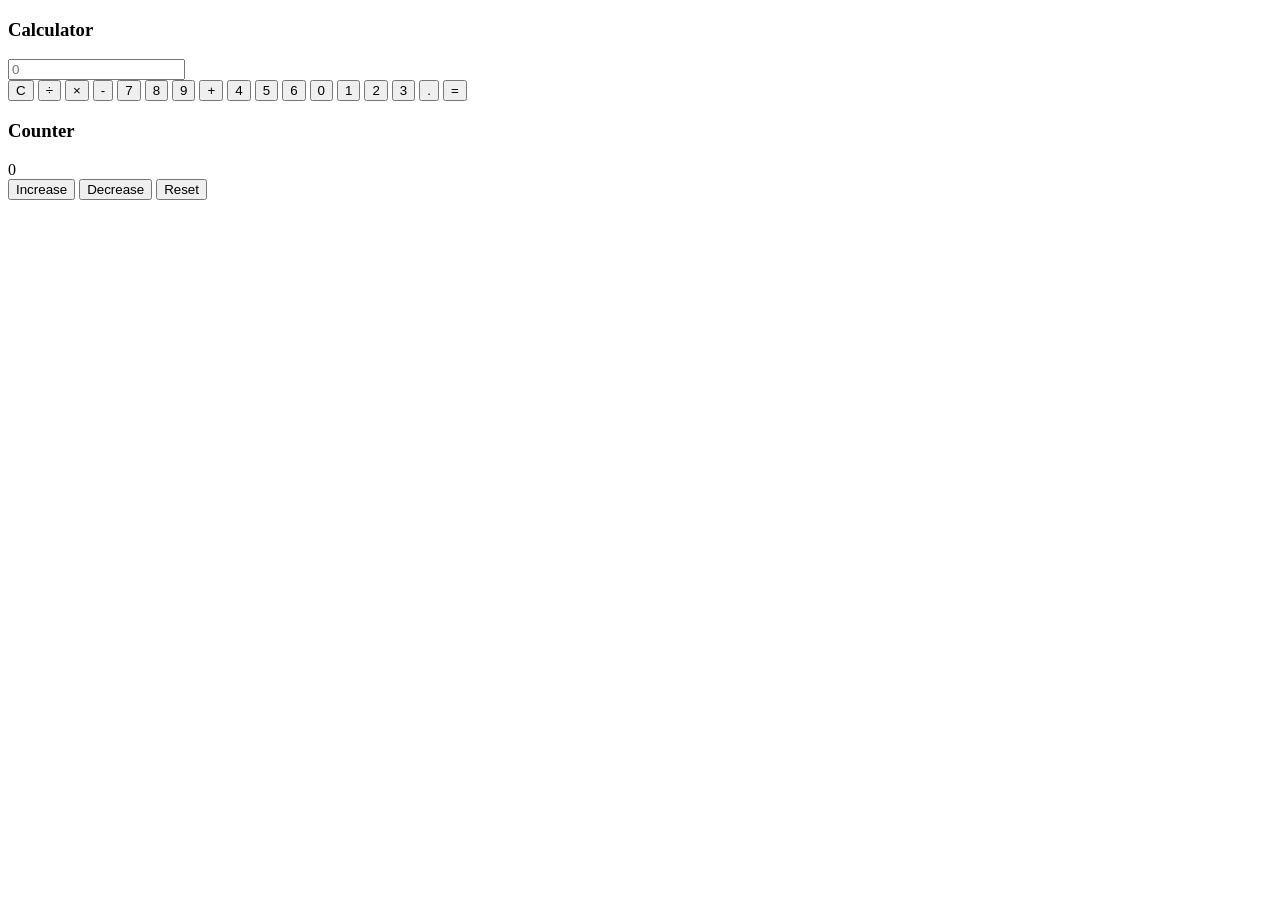
==== index.html/index.html @ 4f692be8 "Add files via upload" ====
<!DOCTYPE html>
<html lang="en">
<head>
    <meta charset="UTF-8">
    <meta name="viewport" content="width=device-width, initial-scale=1.0">
    <title>Shashi Das - Calc & Counter</title>
    <link rel="stylesheet" href="style.css">
</head>
<body>

    <div class="main-container">
        
        <div class="card-box">
            <h3>Calculator</h3>
            <input type="text" id="calc-screen" readonly placeholder="0">
            <div class="calc-grid">
                <button class="btn btn-clear" onclick="clearScreen()">C</button>
                <button class="btn btn-op" onclick="pressKey('/')">÷</button>
                <button class="btn btn-op" onclick="pressKey('*')">×</button>
                <button class="btn btn-op" onclick="pressKey('-')">-</button>

                <button class="btn btn-num" onclick="pressKey('7')">7</button>
                <button class="btn btn-num" onclick="pressKey('8')">8</button>
                <button class="btn btn-num" onclick="pressKey('9')">9</button>
                <button class="btn btn-op" onclick="pressKey('+')">+</button>

                <button class="btn btn-num" onclick="pressKey('4')">4</button>
                <button class="btn btn-num" onclick="pressKey('5')">5</button>
                <button class="btn btn-num" onclick="pressKey('6')">6</button>
                <button class="btn btn-num" onclick="pressKey('0')">0</button>

                <button class="btn btn-num" onclick="pressKey('1')">1</button>
                <button class="btn btn-num" onclick="pressKey('2')">2</button>
                <button class="btn btn-num" onclick="pressKey('3')">3</button>
                <button class="btn btn-num" onclick="pressKey('.')">.</button>

                <button class="btn btn-equal" onclick="executeCalc()">=</button>
            </div>
        </div>

        <div class="card-box">
            <h3>Counter</h3>
            <div id="counter-display">0</div>
            <div class="counter-actions">
                <button class="btn-count btn-green" onclick="updateCounter(1)">Increase</button>
                <button class="btn-count btn-yellow" onclick="updateCounter(-1)">Decrease</button>
                <button class="btn-count btn-red" onclick="resetCounter()">Reset</button>
            </div>
        </div>

    </div>

    <script src="script.js"></script>
</body>
</html>
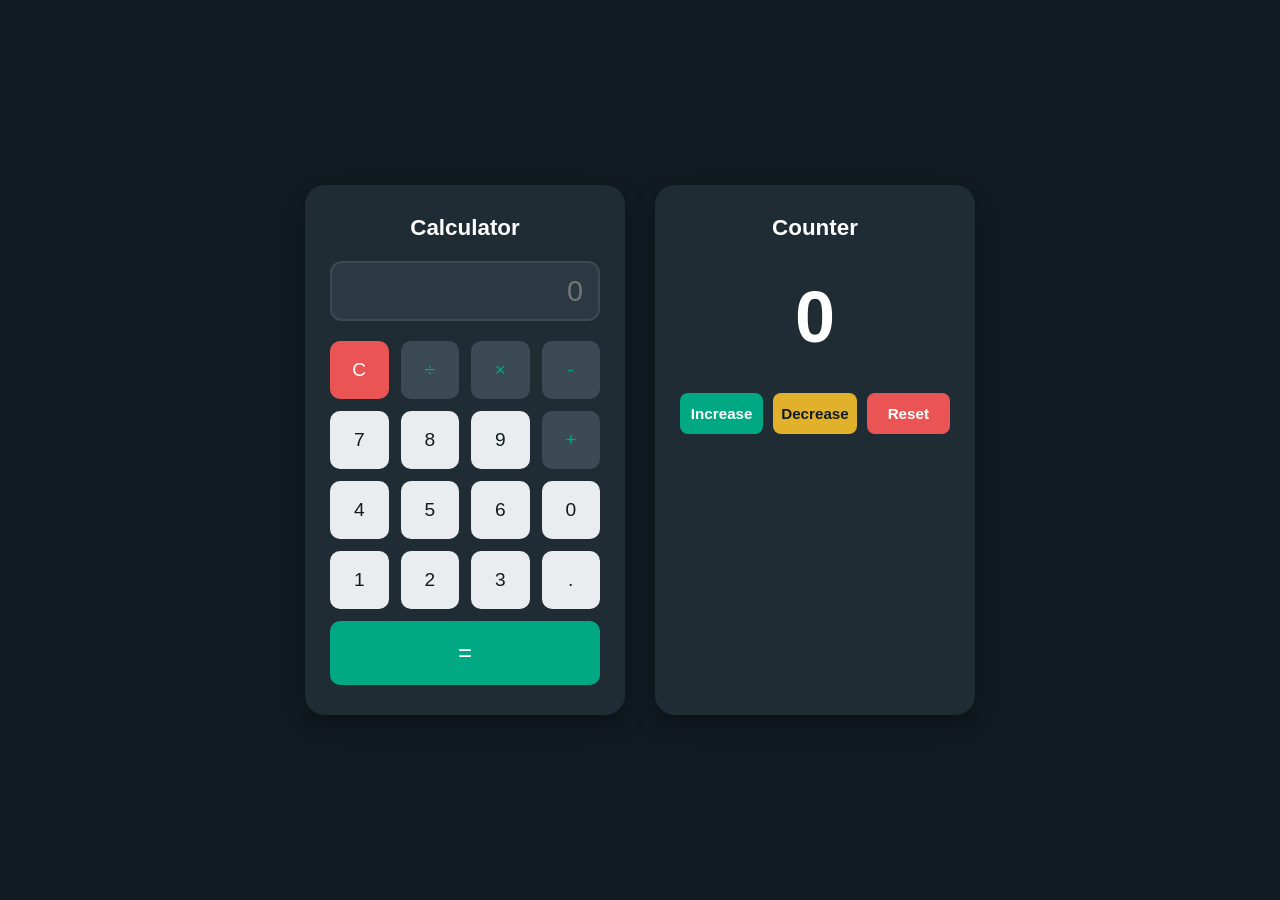
==== commit f47848d3: "Update index.html" ====
--- a/index.html/index.html
+++ b/index.html/index.html
@@ -3,7 +3,7 @@
 <head>
     <meta charset="UTF-8">
     <meta name="viewport" content="width=device-width, initial-scale=1.0">
-    <title>Shashi Das - Calc & Counter</title>
+    <title>Esrat - Calc & Counter</title>
     <link rel="stylesheet" href="style.css">
 </head>
 <body>
@@ -52,4 +52,4 @@
 
     <script src="script.js"></script>
 </body>
-</html>+</html>
--- a/index.html/style.css
+++ b/index.html/style.css
@@ -0,0 +1,130 @@
+* {
+    margin: 0;
+    padding: 0;
+    box-sizing: border-box;
+    font-family: 'Segoe UI', Arial, sans-serif;
+}
+
+body {
+    background-color: #111b21;
+    display: flex;
+    justify-content: center;
+    align-items: center;
+    min-height: 100vh;
+    padding: 20px;
+}
+
+.main-container {
+    display: flex;
+    gap: 30px;
+    flex-wrap: wrap;
+    justify-content: center;
+}
+
+.card-box {
+    background-color: #1f2c34;
+    padding: 30px 25px;
+    border-radius: 20px;
+    width: 320px;
+    text-align: center;
+    box-shadow: 0 10px 25px rgba(0, 0, 0, 0.3);
+}
+
+h3 {
+    color: #ffffff;
+    font-size: 1.4rem;
+    margin-bottom: 20px;
+    font-weight: 600;
+}
+
+/* --- Calculator Custom Styling --- */
+#calc-screen {
+    width: 100%;
+    height: 60px;
+    background-color: #2a3942;
+    border: 2px solid #3b4a54;
+    border-radius: 12px;
+    color: #ffffff;
+    text-align: right;
+    padding: 15px;
+    font-size: 1.8rem;
+    margin-bottom: 20px;
+    outline: none;
+}
+
+.calc-grid {
+    display: grid;
+    grid-template-columns: repeat(4, 1fr);
+    gap: 12px;
+}
+
+.btn {
+    border: none;
+    border-radius: 10px;
+    font-size: 1.2rem;
+    font-weight: 500;
+    padding: 18px 0;
+    cursor: pointer;
+    transition: background 0.1s ease;
+}
+
+.btn-clear {
+    background-color: #ea5455;
+    color: #ffffff;
+}
+
+.btn-op {
+    background-color: #3b4a54;
+    color: #00a884;
+}
+
+.btn-num {
+    background-color: #e9edef;
+    color: #111b21;
+}
+
+.btn-num:hover { background-color: #d1d7db; }
+.btn-op:hover { background-color: #4a5d6a; }
+.btn-clear:hover { background-color: #e5383b; }
+
+.btn-equal {
+    grid-column: span 4;
+    background-color: #00a884;
+    color: #ffffff;
+    font-size: 1.5rem;
+}
+.btn-equal:hover { background-color: #008f72; }
+
+/* --- Counter Custom Styling --- */
+#counter-display {
+    font-size: 4.5rem;
+    font-weight: bold;
+    color: #ffffff;
+    margin: 35px 0;
+}
+
+.counter-actions {
+    display: flex;
+    justify-content: space-between;
+    gap: 10px;
+}
+
+.btn-count {
+    flex: 1;
+    border: none;
+    padding: 12px 5px;
+    border-radius: 8px;
+    font-size: 0.95rem;
+    font-weight: 600;
+    cursor: pointer;
+    color: #ffffff;
+    transition: opacity 0.1s ease;
+}
+
+.btn-count:hover {
+    opacity: 0.9;
+}
+
+.btn-green { background-color: #00a884; }
+.btn-yellow { background-color: #e1b12c; color: #111b21; }
+.btn-red { background-color: #ea5455; }
